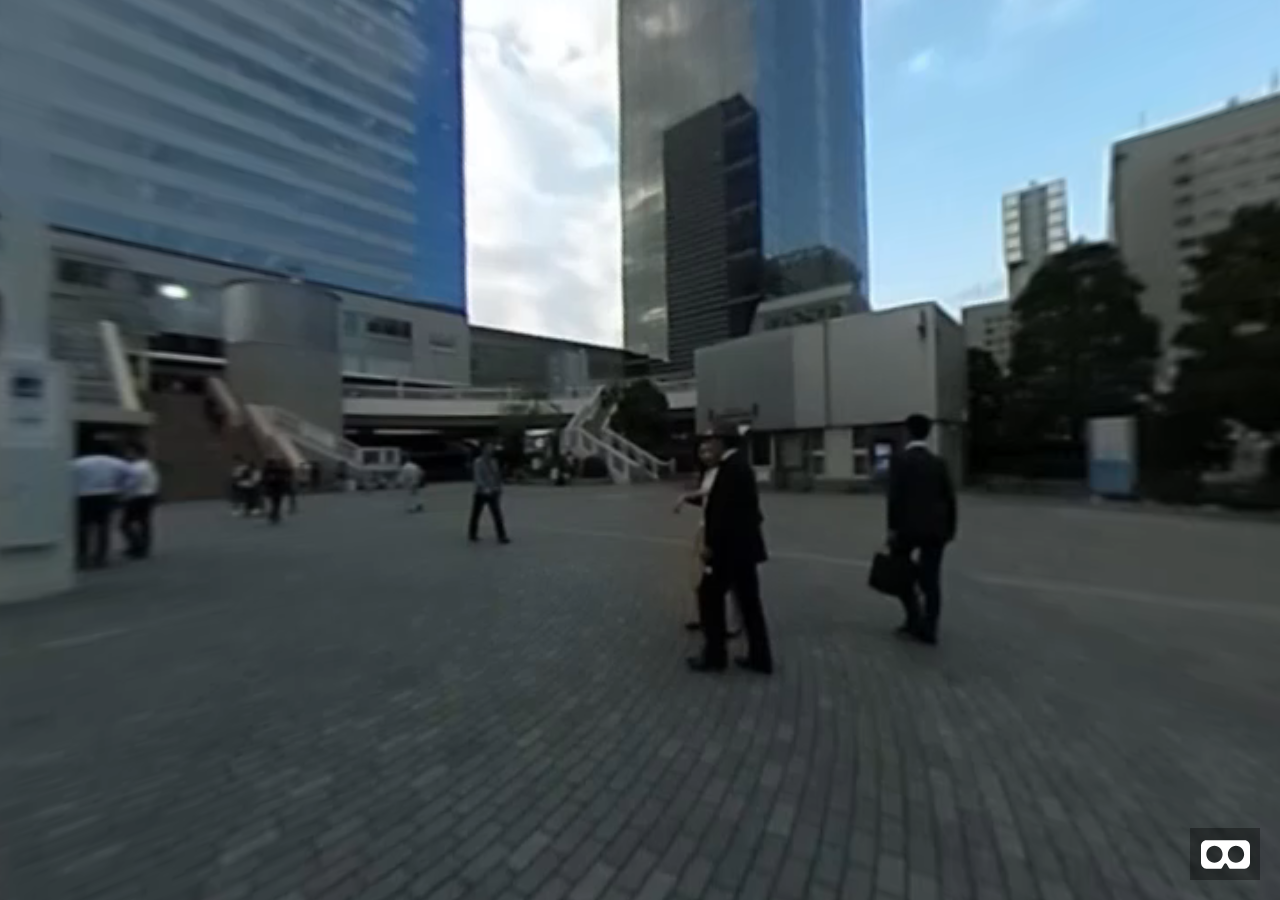
==== sample02/index.html @ 79ce8cce "revert" ====
<!DOCTYPE html>
<html lang="ja">
<head>
  <title>360 Panorama Viewer Demo : A-Frame : Movie</title>
  <meta charset="UTF-8">
  <meta name="viewport" content="width=device-width, initial-scale=1, minimum-scale=1, maximum-scale=1, user-scalable=no"/>
  <!-- A-frameの読み込み -->
  <script src="../common/js/aframe-v0.4.0.min.js"></script>
</head>
<body>
<!-- シーン -->
<a-scene>
  <!-- 素材 -->
  <a-assets>
    <video id="video"
           src="../common/videos/video.mp4"
           loop="true"></video>
  </a-assets>
  <!-- 全天球背景 -->
  <a-videosphere src="#video" rotation="0 -130 0"></a-videosphere>
</a-scene>
</body>
</html>
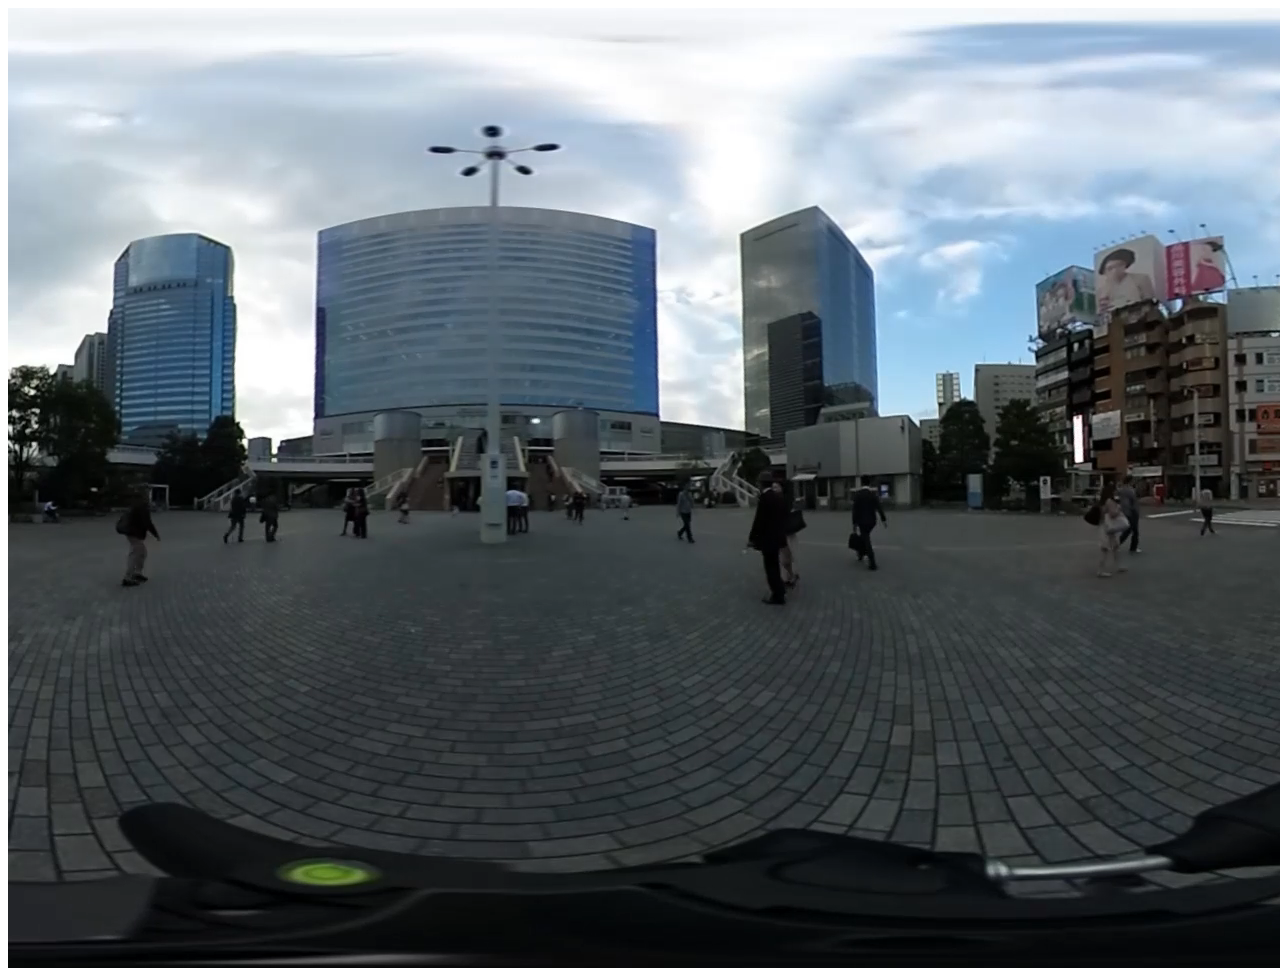
==== commit db7a2356: "A-Frame 0.4→1.6へ" ====
--- a/sample02/index.html
+++ b/sample02/index.html
@@ -1,11 +1,11 @@
-<!DOCTYPE html>
-<html lang="ja">
+<!doctype html>
+<html>
 <head>
-  <title>360 Panorama Viewer Demo : A-Frame : Movie</title>
-  <meta charset="UTF-8">
-  <meta name="viewport" content="width=device-width, initial-scale=1, minimum-scale=1, maximum-scale=1, user-scalable=no"/>
+  <title>360 Panorama Viewer : A-Frame : Movie</title>
+  <meta charset="UTF-8" />
+  <meta name="viewport" content="width=device-width, initial-scale=1" />
   <!-- A-frameの読み込み -->
-  <script src="../common/js/aframe-v0.4.0.min.js"></script>
+  <script src="https://aframe.io/releases/1.6.0/aframe.min.js"></script>
 </head>
 <body>
 <!-- シーン -->
@@ -14,10 +14,13 @@
   <a-assets>
     <video id="video"
            src="../common/videos/video.mp4"
-           loop="true"></video>
+           loop
+           autoplay
+           muted
+           playsinline></video>
   </a-assets>
   <!-- 全天球背景 -->
   <a-videosphere src="#video" rotation="0 -130 0"></a-videosphere>
 </a-scene>
 </body>
-</html>+</html>
